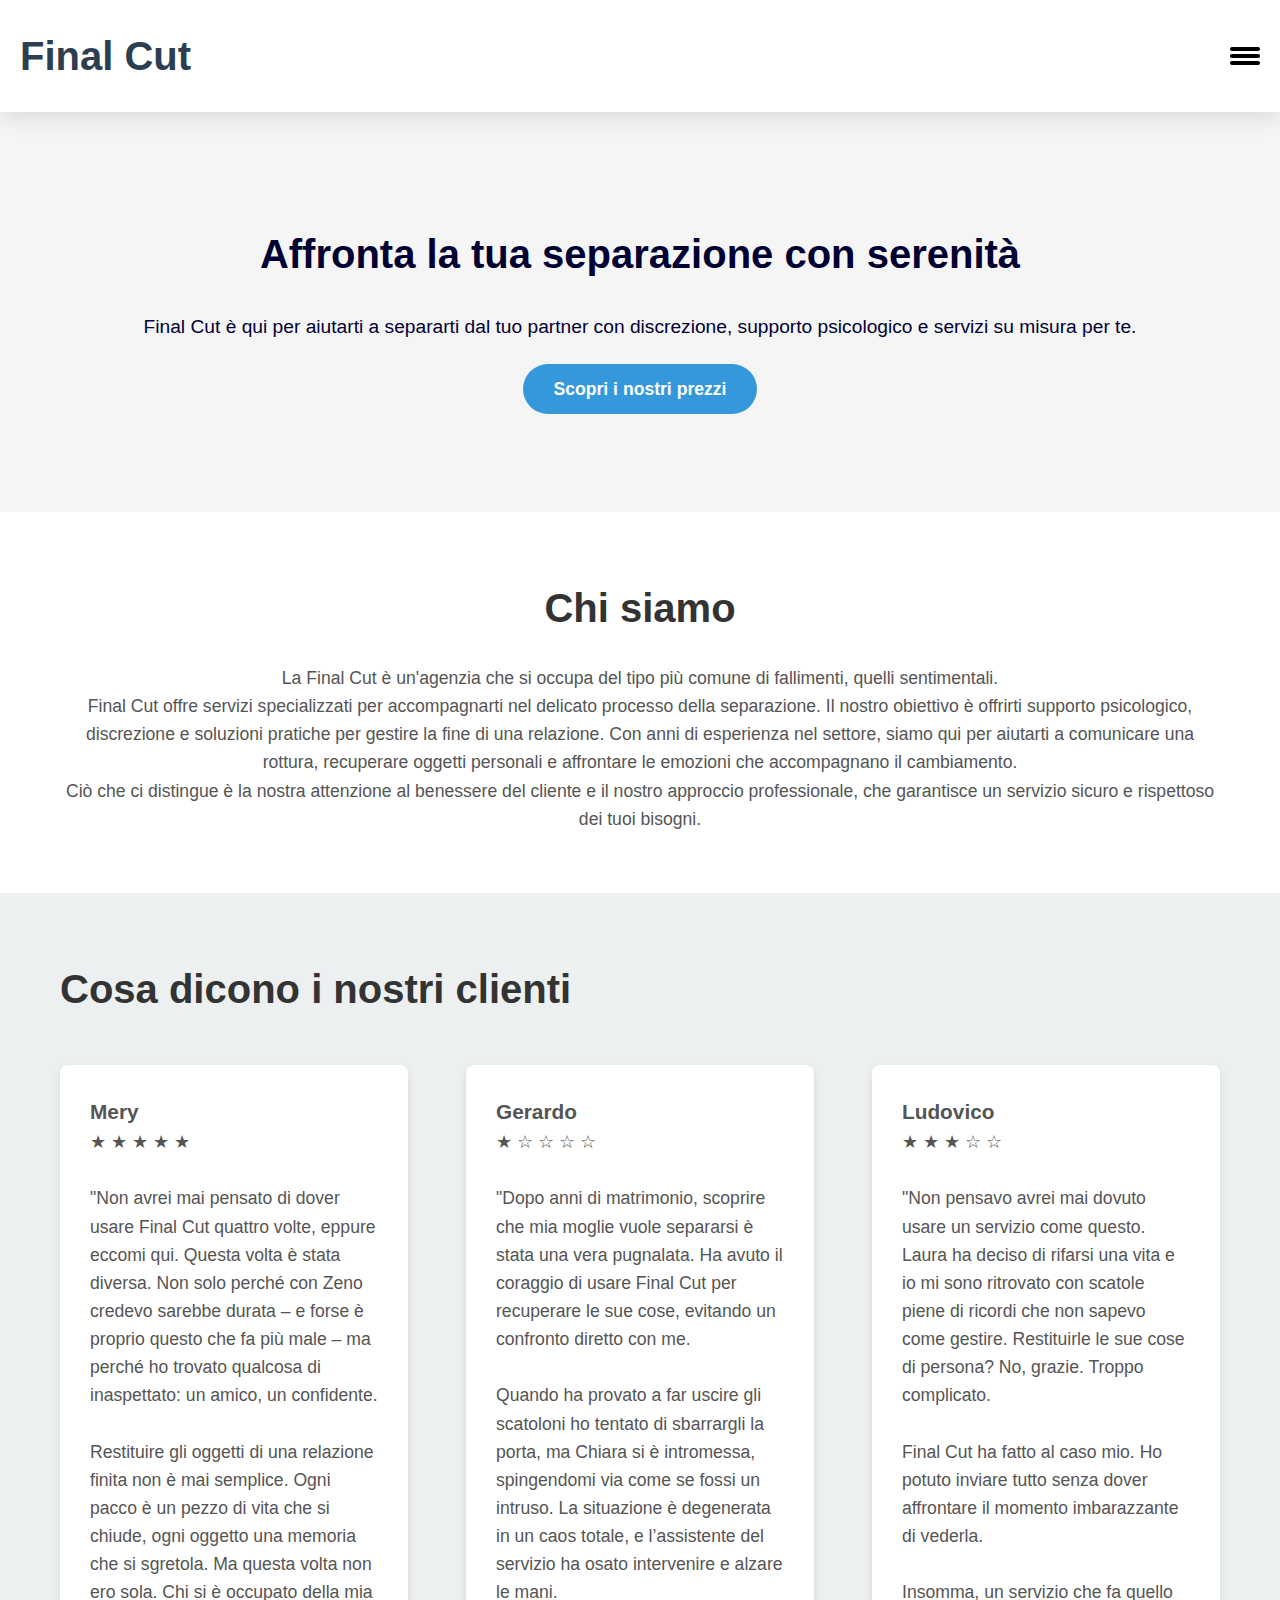
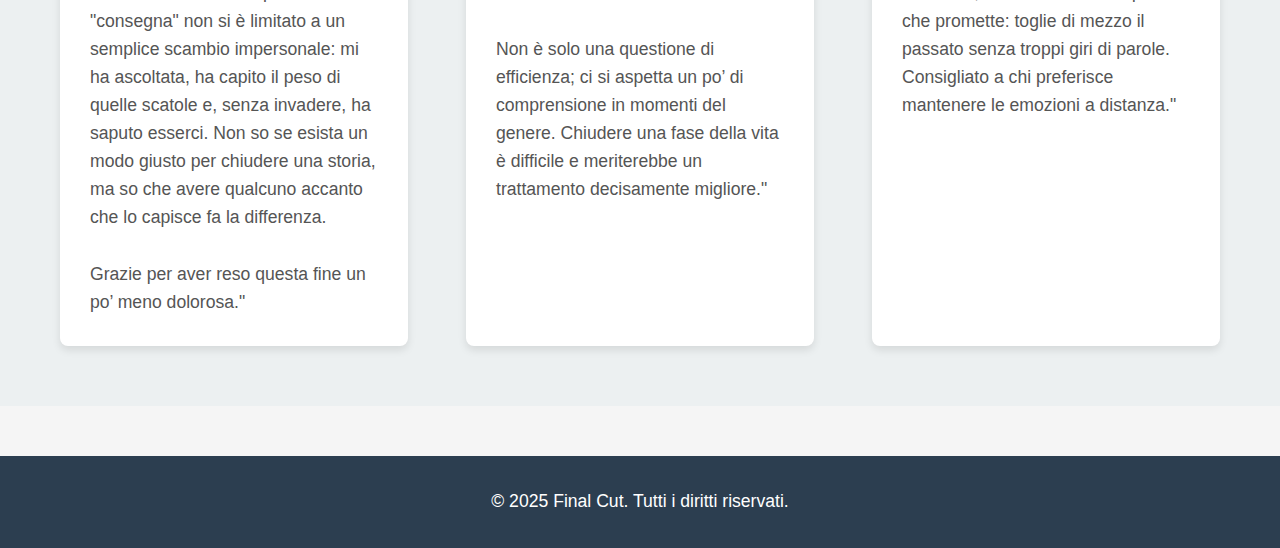
==== index.html @ bfc7e274 "Update and rename sito.html to index.html" ====
<!DOCTYPE html>
<html lang="it">
<head>
    <meta charset="UTF-8">
    <meta name="viewport" content="width=device-width, initial-scale=1.0">
    <title>Final Cut - Homepage</title>
    <link rel="stylesheet" href="style.css">
</head>
<body>
    <!-- Header -->
    <header>
        <div class="container">
            <div class="logo">
                <h1>Final Cut</h1>
            </div>
            <!-- Icona hamburger -->
            <div class="hamburger-menu" onclick="toggleMenu()">
                <span class="bar"></span>
                <span class="bar"></span>
                <span class="bar"></span>
            </div>
        </div>
    </header>

    <!-- Menu mobile che sarà sempre visibile -->
    <nav id="menu-mobile" class="mobile-menu">
        <ul>
            <li><a href="index.html">Home</a></li>
            <li><a href="#about">Chi Siamo</a></li>
            <li><a href="#testimonials">Recensioni</a></li>
            <li><a href="https://www.instagram.com/final__cut__spa/" target="_blank">Segui la pagina Instagram</a></li>
            <li><a href="https://www.amazon.it/gp/aw/d/B00V8U09GG/ref=tmm_kin_swatch_0?ie=UTF8&fbclid=PAZXh0bgNhZW0CMTEAAabi19nRXmOObxJ9C2OkKMHB8u2a8KaV7wta6VC7GQLgccVhsSpOqkc7GQ8_aem_kAurDjsistGOY5UnyNZdJA" target="_blank">Acquista il libro online</a></li>
        </ul>
    </nav>

    <!-- Hero Section -->
    <section id="home" class="hero">
        <div class="hero-content">
            <h2>Affronta la tua separazione con serenità</h2>
            <p>Final Cut è qui per aiutarti a separarti dal tuo partner con discrezione, supporto psicologico e servizi su misura per te.</p>
            <a href="listino.html" class="btn">Scopri i nostri prezzi</a>
        </div>
    </section>

    <!-- About Us Section -->
    <section id="about" class="about">
        <div class="container">
            <h2>Chi siamo</h2>
            <p>La Final Cut è un'agenzia che si occupa del tipo più comune di fallimenti, quelli sentimentali.</p>
            <p>Final Cut offre servizi specializzati per accompagnarti nel delicato processo della separazione. Il nostro obiettivo è offrirti supporto psicologico, discrezione e soluzioni pratiche per gestire la fine di una relazione. Con anni di esperienza nel settore, siamo qui per aiutarti a comunicare una rottura, recuperare oggetti personali e affrontare le emozioni che accompagnano il cambiamento.</p>
            <p>Ciò che ci distingue è la nostra attenzione al benessere del cliente e il nostro approccio professionale, che garantisce un servizio sicuro e rispettoso dei tuoi bisogni.</p>
        </div>
    </section>

    <!-- Testimonials Section -->
    <section id="testimonials" class="testimonials">
        <div class="container">
            <h2>Cosa dicono i nostri clienti</h2>
            <div class="reviews">
                <div class="review">
                    <p><strong>Mery</strong><br>
                    ★ ★ ★ ★ ★<br><br>
                    "Non avrei mai pensato di dover usare Final Cut quattro volte, eppure eccomi qui. Questa volta è stata diversa. Non solo perché con Zeno credevo sarebbe durata – e forse è proprio questo che fa più male – ma perché ho trovato qualcosa di inaspettato: un amico, un confidente.<br><br>
                    Restituire gli oggetti di una relazione finita non è mai semplice. Ogni pacco è un pezzo di vita che si chiude, ogni oggetto una memoria che si sgretola. Ma questa volta non ero sola. Chi si è occupato della mia "consegna" non si è limitato a un semplice scambio impersonale: mi ha ascoltata, ha capito il peso di quelle scatole e, senza invadere, ha saputo esserci. Non so se esista un modo giusto per chiudere una storia, ma so che avere qualcuno accanto che lo capisce fa la differenza.<br><br>
                    Grazie per aver reso questa fine un po’ meno dolorosa."</p>
                </div>
                <div class="review">
                    <p><strong>Gerardo</strong><br>
                    ★ ☆ ☆ ☆ ☆<br><br>
                    "Dopo anni di matrimonio, scoprire che mia moglie vuole separarsi è stata una vera pugnalata. Ha avuto il coraggio di usare Final Cut per recuperare le sue cose, evitando un confronto diretto con me.<br><br>
                    Quando ha provato a far uscire gli scatoloni ho tentato di sbarrargli la porta, ma Chiara si è intromessa, spingendomi via come se fossi un intruso. La situazione è degenerata in un caos totale, e l’assistente del servizio ha osato intervenire e alzare le mani.<br><br>
                    Non è solo una questione di efficienza; ci si aspetta un po’ di comprensione in momenti del genere. Chiudere una fase della vita è difficile e meriterebbe un trattamento decisamente migliore."</p>
                </div>
                <div class="review">
                    <p><strong>Ludovico</strong><br>
                    ★ ★ ★ ☆ ☆<br><br>
                    "Non pensavo avrei mai dovuto usare un servizio come questo. Laura ha deciso di rifarsi una vita e io mi sono ritrovato con scatole piene di ricordi che non sapevo come gestire. Restituirle le sue cose di persona? No, grazie. Troppo complicato.<br><br>
                    Final Cut ha fatto al caso mio. Ho potuto inviare tutto senza dover affrontare il momento imbarazzante di vederla.<br><br>
                    Insomma, un servizio che fa quello che promette: toglie di mezzo il passato senza troppi giri di parole. Consigliato a chi preferisce mantenere le emozioni a distanza."</p>
                </div>
            </div>
        </div>
    </section>

    <!-- Footer -->
    <footer>
        <div class="container">
            <p>&copy; 2025 Final Cut. Tutti i diritti riservati.</p>
        </div>
    </footer>

    <script>
        function toggleMenu() {
            const menu = document.getElementById('menu-mobile');
            menu.classList.toggle('active');
        }
    </script>
</body>
</html>
---- style.css ----
/* RESET: Resetta i margini e padding predefiniti */
* {
    margin: 0;
    padding: 0;
    box-sizing: border-box;
}

/* Body generale */
body {
    font-family: 'Poppins', sans-serif;
    line-height: 1.8;
    background-color: #f5f5f5;
    color: #333;
}

/* Header */
header {
    background-color: #ffffff;
    padding: 20px 0;
    box-shadow: 0 6px 20px rgba(0, 0, 0, 0.1);
}

header .container {
    display: flex;
    justify-content: space-between;
    align-items: center;
    padding: 0 20px;
}

header .logo h1 {
    font-size: 2.5rem;
    color: #2c3e50;
    font-weight: 700;
}

/* Menu mobile */
.mobile-menu {
    position: fixed;
    top: 0;
    right: 0;
    background-color: #fff;
    width: 200px;
    height: 100%;
    box-shadow: 0 6px 20px rgba(0, 0, 0, 0.1);
    display: none;
    flex-direction: column;
    padding-top: 80px;
}

.mobile-menu.active {
    display: flex;
}

.mobile-menu ul {
    list-style: none;
    padding-left: 0;
}

.mobile-menu ul li {
    text-align: center;
    padding: 12px 0;
}

.mobile-menu ul li a {
    text-decoration: none;
    color: #2c3e50;
    font-weight: 600;
    font-size: 1.2rem;
    display: block;
    padding: 10px 0;
    transition: background-color 0.3s ease;
}

.mobile-menu ul li a:hover {
    background-color: #3498db;
    color: white;
}

/* Icona hamburger */
.hamburger-menu {
    display: flex;
    flex-direction: column;
    justify-content: space-around;
    width: 30px;
    height: 21px;
    background-color: transparent;
    border: none;
    cursor: pointer;
    z-index: 1000;
}

.hamburger-menu .bar {
    width: 30px;
    height: 4px;
    background-color: black;
    border-radius: 2px;
}

/* Hero Section */
#home {
    display: flex;
    justify-content: center;
    align-items: center;
    height: 400px;
    background: url('hero-background.jpg') no-repeat center center/cover;
    text-align: center;
    color: #000033;
    padding: 0 30px;
    border-radius: 15px;
}

#home h2 {
    font-size: 2.5rem;
    margin-bottom: 20px;
}

#home p {
    font-size: 1.2rem;
    margin-bottom: 30px;
}

#home .btn {
    background-color: #3498db;
    color: white;
    padding: 15px 30px;
    border-radius: 30px;
    text-decoration: none;
    font-weight: bold;
    font-size: 1.1rem;
    transition: background-color 0.3s ease;
}

#home .btn:hover {
    background-color: #2980b9;
}

/* About Section */
#about {
    padding: 60px 0;
    background-color: #fff;
    text-align: center;
}

#about .container {
    max-width: 1200px;
    margin: 0 auto;
    padding: 0 20px;
}

#about h2 {
    font-size: 2.5rem;
    margin-bottom: 20px;
}

#about p {
    font-size: 1.1rem;
    line-height: 1.6;
    color: #555;
}

/* Testimonials Section */
#testimonials {
    padding: 60px 0;
    background-color: #ecf0f1;
}

.testimonials .container {
    max-width: 1200px;
    margin: 0 auto;
    padding: 0 20px;
}

.testimonials h2 {
    font-size: 2.5rem;
    margin-bottom: 40px;
}

.reviews {
    display: flex;
    justify-content: space-between;
    gap: 20px;
    flex-wrap: wrap;
}

.review {
    background-color: white;
    padding: 30px;
    border-radius: 8px;
    box-shadow: 0 4px 8px rgba(0, 0, 0, 0.1);
    width: 30%;
    min-width: 300px;
    transition: transform 0.3s ease;
}

.review:hover {
    transform: scale(1.05);
}

.review p {
    font-size: 1.1rem;
    line-height: 1.6;
    color: #555;
}

.review strong {
    font-size: 1.3rem;
    font-weight: 700;
}

.review span {
    font-size: 1.2rem;
    color: #f39c12;
}

/* Footer */
footer {
    background-color: #2c3e50;
    color: white;
    padding: 30px 0;
    text-align: center;
    font-size: 1.1rem;
    margin-top: 50px;
}

footer p {
    font-size: 1.1rem;
}

/* Media Queries */

/* Tablet Landscape e Dispositivi più piccoli */
@media (max-width: 768px) {
    .mobile-menu ul li a {
        font-size: 1rem;
    }

    .review {
        width: 45%;
    }
}

/* Smartphone */
@media (max-width: 480px) {
    header .container {
        flex-direction: column;
        align-items: flex-start;
    }

    header .logo h1 {
        font-size: 2rem;
    }

    .hamburger-menu {
        margin-left: auto;
    }

    .mobile-menu ul li a {
        font-size: 1rem;
    }

    .review {
        width: 100%;
    }
}
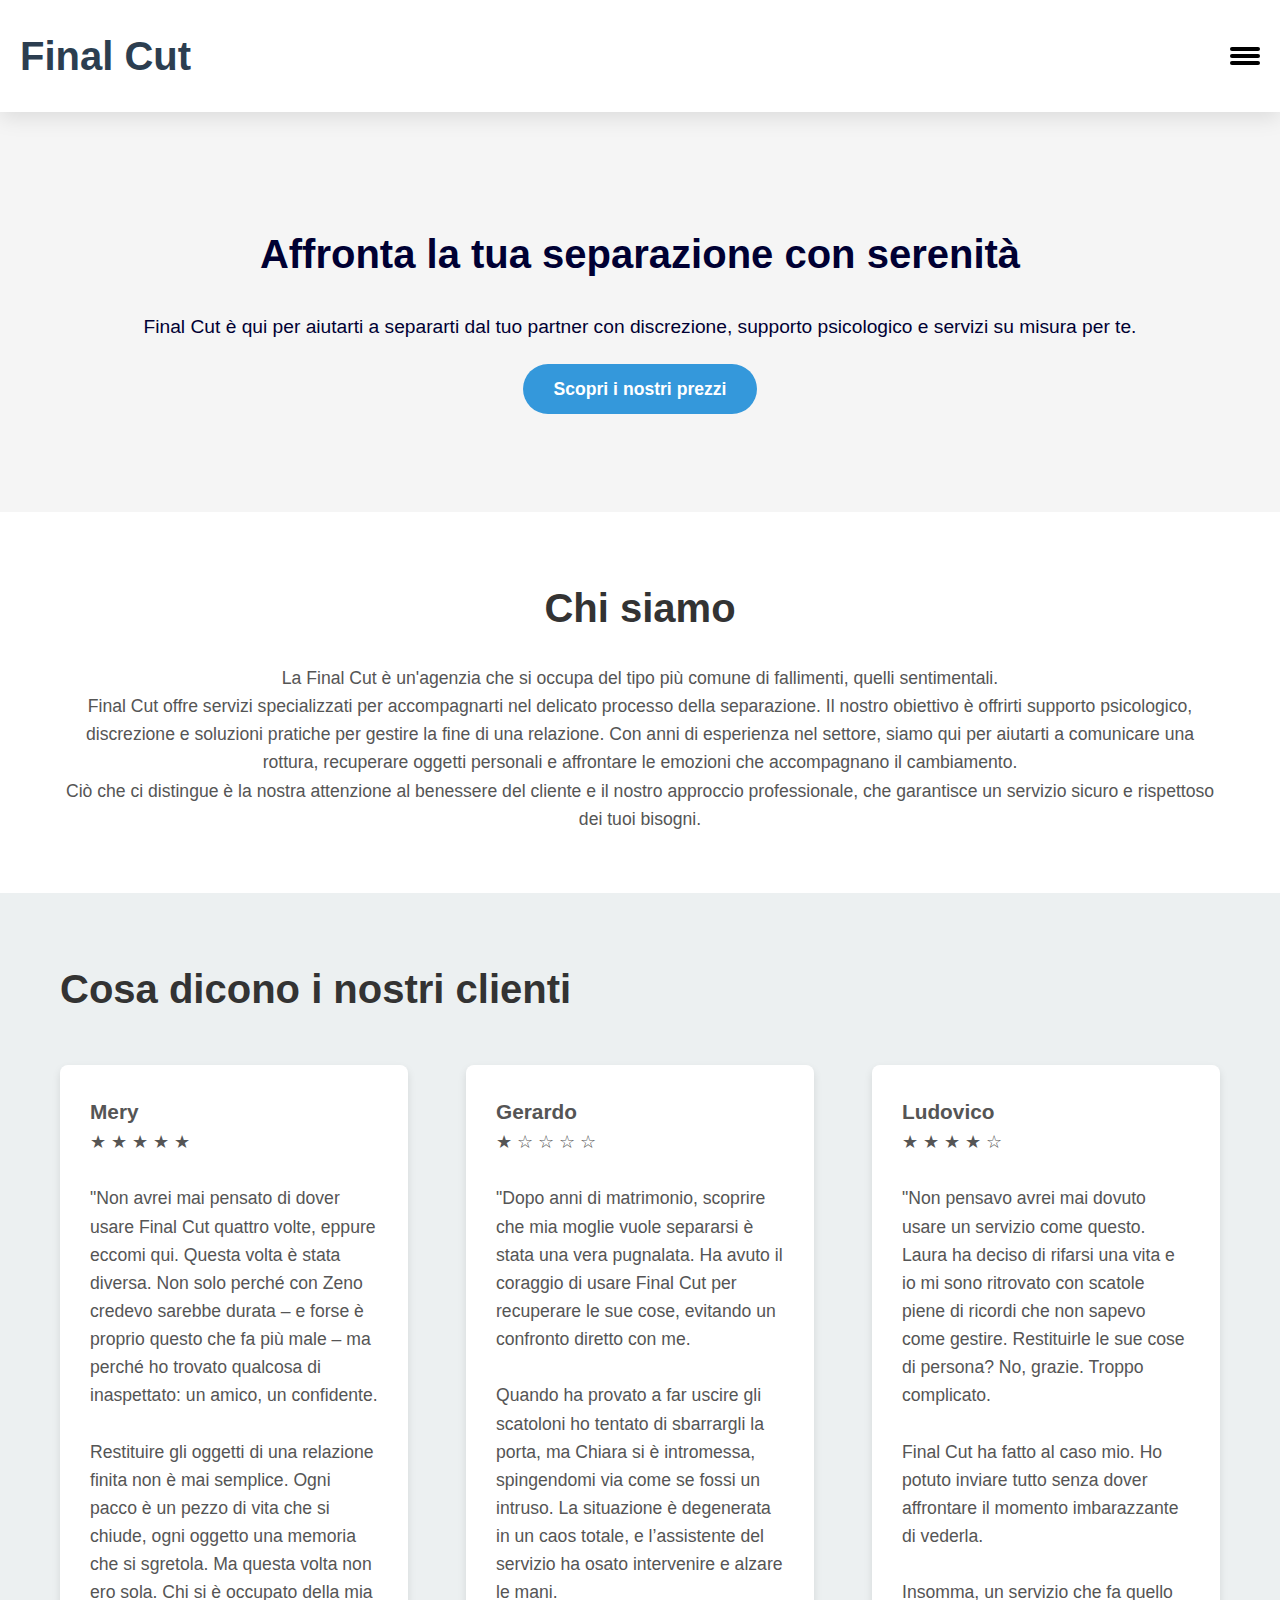
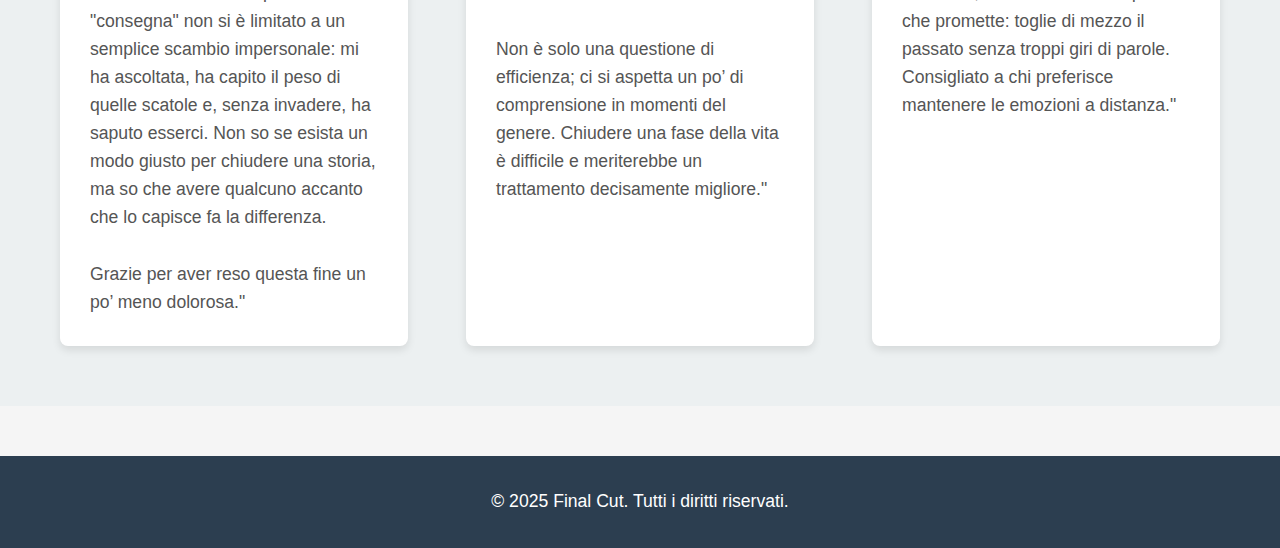
==== commit 1a1833bd: "Update index.html" ====
--- a/index.html
+++ b/index.html
@@ -30,6 +30,7 @@
             <li><a href="#testimonials">Recensioni</a></li>
             <li><a href="https://www.instagram.com/final__cut__spa/" target="_blank">Segui la pagina Instagram</a></li>
             <li><a href="https://www.amazon.it/gp/aw/d/B00V8U09GG/ref=tmm_kin_swatch_0?ie=UTF8&fbclid=PAZXh0bgNhZW0CMTEAAabi19nRXmOObxJ9C2OkKMHB8u2a8KaV7wta6VC7GQLgccVhsSpOqkc7GQ8_aem_kAurDjsistGOY5UnyNZdJA" target="_blank">Acquista il libro online</a></li>
+            <li><a href="https://mail.google.com/mail/?view=cm&fs=1&to=fcutspa@gmail.com" target="_blank">Contatta l'assistenza</a></li>
         </ul>
     </nav>
 
@@ -73,7 +74,7 @@
                 </div>
                 <div class="review">
                     <p><strong>Ludovico</strong><br>
-                    ★ ★ ★ ☆ ☆<br><br>
+                    ★ ★ ★ ★ ☆<br><br>
                     "Non pensavo avrei mai dovuto usare un servizio come questo. Laura ha deciso di rifarsi una vita e io mi sono ritrovato con scatole piene di ricordi che non sapevo come gestire. Restituirle le sue cose di persona? No, grazie. Troppo complicato.<br><br>
                     Final Cut ha fatto al caso mio. Ho potuto inviare tutto senza dover affrontare il momento imbarazzante di vederla.<br><br>
                     Insomma, un servizio che fa quello che promette: toglie di mezzo il passato senza troppi giri di parole. Consigliato a chi preferisce mantenere le emozioni a distanza."</p>
